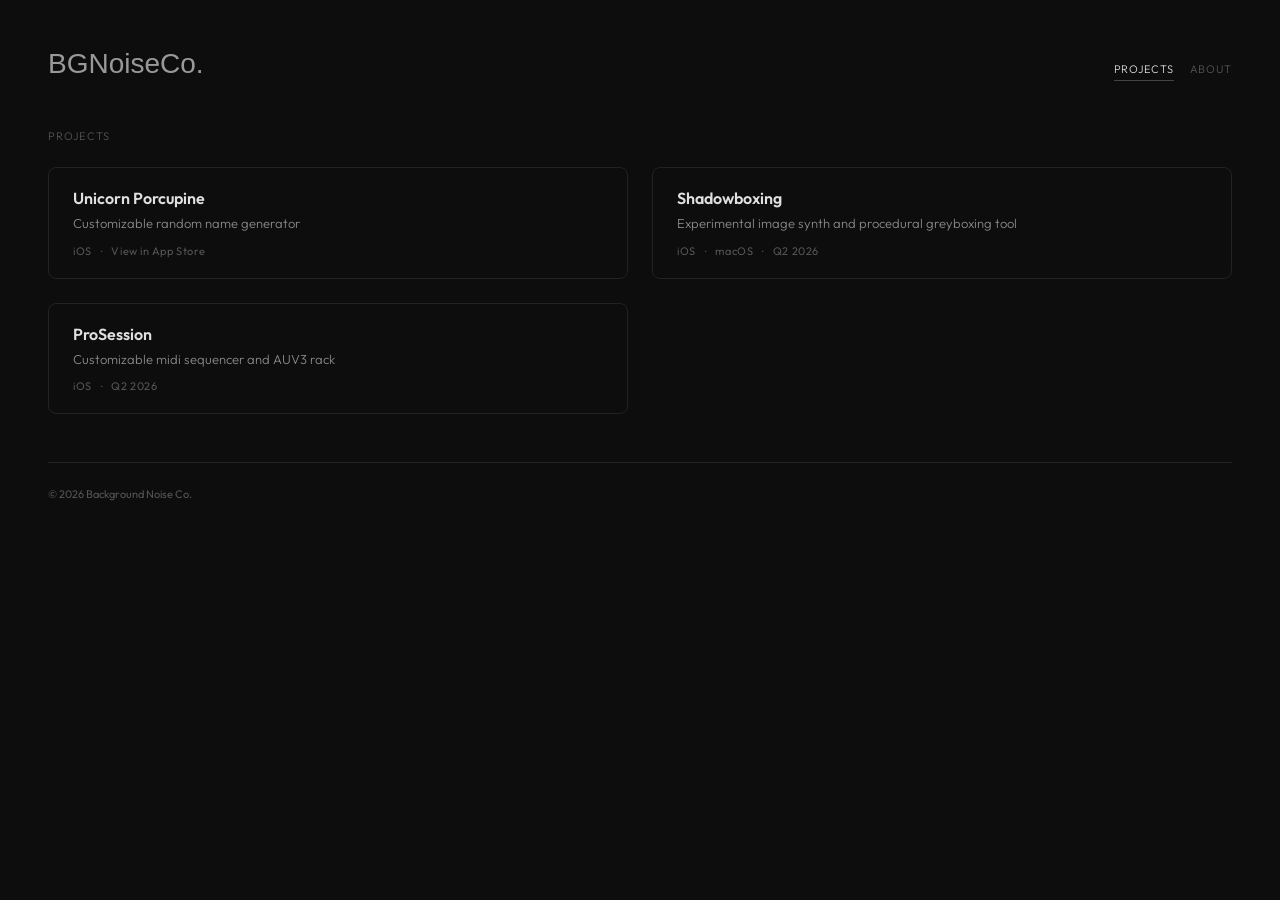
==== alt.html @ ffd71290 "Unify project titles to Outfit, restyle ProSESSION, shrink logo - Remove custom fonts from project t" ====
<!DOCTYPE html>
<html lang="en">
<head>
  <meta charset="UTF-8">
  <meta name="viewport" content="width=device-width, initial-scale=1.0">
  <title>Background Noise Co.</title>
  <link rel="preconnect" href="https://fonts.googleapis.com">
  <link rel="preconnect" href="https://fonts.gstatic.com" crossorigin>
  <link href="https://fonts.googleapis.com/css2?family=Cormorant+Garamond:ital,wght@0,300;0,400;0,500;1,300;1,400;1,500&family=Outfit:wght@300;400;600;700&family=Tac+One&display=swap" rel="stylesheet">
  <style>
    @font-face {
      font-family: 'WC Mano Negra';
      src: url('fonts/WCManoNegraBta.otf') format('opentype');
      font-weight: 400;
    }
    @font-face {
      font-family: 'WC Mano Negra';
      src: url('fonts/WCManoNegraBoldBta.otf') format('opentype');
      font-weight: 700;
    }
    @font-face {
      font-family: 'Great Lakes';
      src: url('fonts/GREALN__-webfont.woff') format('woff');
      font-weight: 400;
    }
    @font-face {
      font-family: 'Distortion';
      src: url('fonts/distortion-of-the-brain-and-mind.regular.ttf') format('truetype');
      font-weight: 400;
    }
    @font-face {
      font-family: 'Blue Sakura';
      src: url('fonts/bluesakura/BlueSakura.otf') format('opentype');
      font-weight: 400;
    }
    @font-face {
      font-family: 'Sekaiwo';
      src: url('fonts/sekaiwo/Sekaiwo-Regular.otf') format('opentype');
      font-weight: 400;
    }

    * { margin: 0; padding: 0; box-sizing: border-box; }

    body {
      background: #0d0d0d;
      color: #e0e0e0;
      font-family: "Outfit", sans-serif;
      padding: 48px;
      -webkit-font-smoothing: antialiased;
    }

    /* --- Header --- */

    .header {
      display: flex;
      justify-content: space-between;
      align-items: baseline;
      margin-bottom: 48px;
    }

    .logo {
      font-family: 'Distortion', sans-serif;
      font-size: 28px;
      color: #999;
    }

    .nav {
      display: flex;
      gap: 16px;
    }

    .nav a {
      font-size: 11px;
      font-weight: 300;
      color: #555;
      text-decoration: none;
      text-transform: uppercase;
      letter-spacing: 0.08em;
      padding: 4px 0;
      border-bottom: 1px solid transparent;
      transition: color 0.2s, border-color 0.2s;
      cursor: pointer;
    }

    .nav a:hover {
      color: #999;
    }

    .nav a.active {
      color: #e0e0e0;
      border-bottom-color: #444;
    }

    /* --- Section label --- */

    .section-label {
      font-size: 11px;
      font-weight: 300;
      color: #555;
      text-transform: uppercase;
      letter-spacing: 0.1em;
      margin-bottom: 24px;
    }

    /* --- Project grid --- */

    .grid {
      display: grid;
      grid-template-columns: 1fr 1fr;
      gap: 24px;
      margin-bottom: 48px;
    }

    .card {
      border: 1px solid #222;
      border-radius: 8px;
      overflow: hidden;
      cursor: pointer;
      transition: border-color 0.2s;
    }

    .card:hover {
      border-color: #444;
    }

    .card .details {
      padding: 20px 24px;
    }

    .card .title {
      font-size: 16px;
      font-weight: 600;
      color: #e0e0e0;
      margin-bottom: 6px;
    }

    .card .title .great-lakes-font {
      font-family: 'Great Lakes', sans-serif;
      font-weight: 400;
    }

    .card .title .logo-font {
      font-family: 'Distortion', sans-serif;
      font-weight: 400;
      font-size: 1.3em;
    }

    .card .title .title-accent {
      font-family: "Blue Sakura", sans-serif;
      font-weight: 400;
      font-style: italic;
      font-size: 1.4em;
      vertical-align: -0.3em;
      line-height: 0;
      margin-left: -0.1em;
    }

    .card .desc {
      font-size: 13px;
      font-weight: 300;
      color: #888;
      line-height: 1.5;
      margin-bottom: 10px;
    }

    .card .meta {
      font-size: 11px;
      color: #555;
      letter-spacing: 0.05em;
    }

    .card .meta a {
      color: #555;
      text-decoration: none;
      transition: color 0.2s;
    }

    .card .meta a:hover {
      color: #e0e0e0;
    }

    /* --- About panel --- */

    .about-panel {
      border: 1px solid #222;
      border-radius: 8px;
      padding: 32px;
      margin-bottom: 48px;
    }

    .about-panel p {
      font-size: 14px;
      font-weight: 300;
      line-height: 1.8;
      color: #e0e0e0;
    }

    .about-panel .contact-row {
      display: flex;
      gap: 24px;
      margin-top: 20px;
      padding-top: 16px;
      border-top: 1px solid #222;
    }

    .about-panel .contact-row a {
      font-size: 12px;
      font-weight: 300;
      color: #555;
      text-decoration: none;
      transition: color 0.2s;
    }

    .about-panel .contact-row a:hover {
      color: #e0e0e0;
    }

    /* --- View transitions --- */

    .view {
      transition: opacity 0.3s ease, transform 0.3s ease;
    }

    .view.fading-out {
      opacity: 0;
      transform: translateY(20px);
    }

    .view.fading-in {
      opacity: 0;
      transform: translateY(-20px);
    }

    /* --- Footer --- */

    footer {
      padding-top: 24px;
      border-top: 1px solid #222;
    }

    footer p {
      font-size: 11px;
      color: #555;
    }

    /* --- Mobile --- */

    @media (max-width: 600px) {
      body {
        padding: 24px 16px;
      }

      .grid {
        grid-template-columns: 1fr;
        gap: 16px;
      }
    }
  </style>
</head>
<body>

  <div class="header">
    <div class="logo">BGNoiseCo.</div>
    <div class="nav">
      <a class="active" data-view="projects">Projects</a>
      <a data-view="about">About</a>
    </div>
  </div>

  <div id="projects-view" class="view">
    <div class="section-label">Projects</div>
    <div class="grid">

      <div class="card">
        <div class="details">
          <div class="title">Unicorn Porcupine</div>
          <div class="desc">Customizable random name generator</div>
          <div class="meta">iOS &ensp;&middot;&ensp; <a href="https://apps.apple.com/il/app/unicorn-porcupine/id6760215589" target="_blank" rel="noopener">View in App Store</a></div>
        </div>
      </div>

      <div class="card">
        <div class="details">
          <div class="title">Shadowboxing</div>
          <div class="desc">Experimental image synth and procedural greyboxing tool</div>
          <div class="meta">iOS &ensp;&middot;&ensp; macOS &ensp;&middot;&ensp; Q2 2026</div>
        </div>
      </div>

      <div class="card">
        <div class="details">
          <div class="title">ProSession</div>
          <div class="desc">Customizable midi sequencer and AUV3 rack</div>
          <div class="meta">iOS &ensp;&middot;&ensp; Q2 2026</div>
        </div>
      </div>

    </div>
  </div>

  <div id="about-view" class="view" style="display: none;">
    <div class="section-label">About</div>
    <div class="about-panel visible">
    <p>Background Noise Co. is a small studio<br>designing creative tools.</p>
    <br>
    <p>Est. 2025 &ensp;&middot;&ensp; Based in NC</p>
    <div class="contact-row">
      <a class="email" data-a="YWE=" data-b="YmFja2dyb3VuZG5vaXNlY28uY29t"></a>
      <a href="https://instagram.com/bgnoiseco" target="_blank" rel="noopener">@bgnoiseco</a>
    </div>
    </div>
  </div>

  <footer>
    <p>&copy; 2026 Background Noise Co.</p>
  </footer>

  <script>
    // Nav toggle with animation
    const navLinks = document.querySelectorAll('.nav a');
    const projectsView = document.getElementById('projects-view');
    const aboutView = document.getElementById('about-view');
    let transitioning = false;

    function switchView(from, to) {
      if (transitioning) return;
      transitioning = true;

      // Fade out current
      from.classList.add('fading-out');
      from.addEventListener('transitionend', function handler(ev) {
        if (ev.propertyName !== 'opacity') return;
        from.removeEventListener('transitionend', handler);

        from.style.display = 'none';
        from.classList.remove('fading-out');

        // Prep incoming offscreen
        to.classList.add('fading-in');
        to.style.display = '';

        // Trigger fade in
        requestAnimationFrame(() => {
          requestAnimationFrame(() => {
            to.classList.remove('fading-in');
            to.addEventListener('transitionend', function handler2(ev2) {
              if (ev2.propertyName !== 'opacity') return;
              to.removeEventListener('transitionend', handler2);
              transitioning = false;
            });
          });
        });
      });
    }

    navLinks.forEach(link => {
      link.addEventListener('click', () => {
        const view = link.dataset.view;
        const current = view === 'projects' ? aboutView : projectsView;
        const next = view === 'projects' ? projectsView : aboutView;
        if (current.style.display === 'none') return;

        navLinks.forEach(l => l.classList.remove('active'));
        link.classList.add('active');
        switchView(current, next);
      });
    });

    // Email decode
    const emailEl = document.querySelector('.email');
    const addr = atob(emailEl.dataset.a) + '@' + atob(emailEl.dataset.b);
    emailEl.href = 'mailto:' + addr;
    emailEl.textContent = addr;
  </script>

</body>
</html>
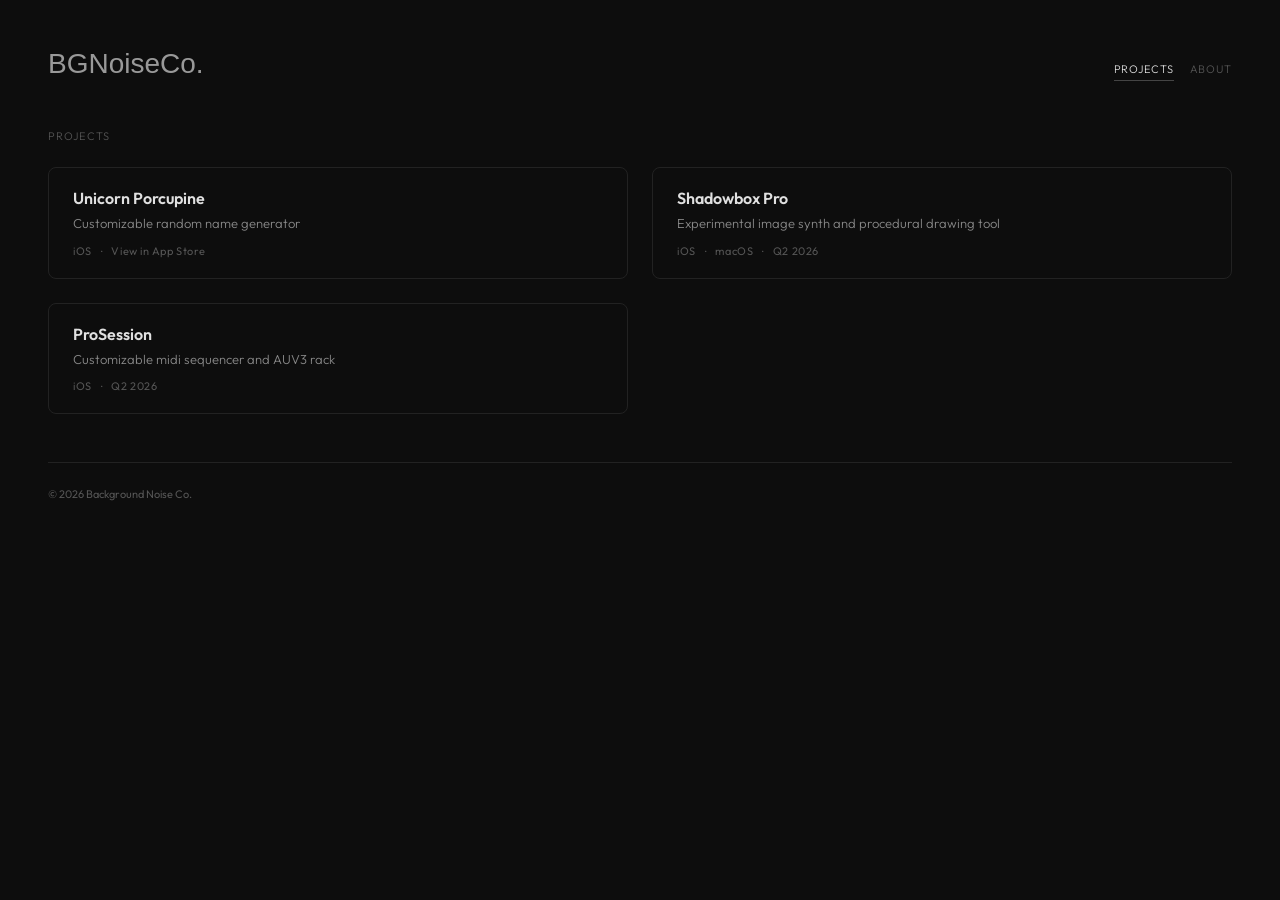
==== commit 269b2ae4: "Rename Shadowboxing to Shadowbox Pro and update description Co-Authored-By: Claude Opus 4.6 (1M cont" ====
--- a/alt.html
+++ b/alt.html
@@ -281,8 +281,8 @@
 
       <div class="card">
         <div class="details">
-          <div class="title">Shadowboxing</div>
-          <div class="desc">Experimental image synth and procedural greyboxing tool</div>
+          <div class="title">Shadowbox Pro</div>
+          <div class="desc">Experimental image synth and procedural drawing tool</div>
           <div class="meta">iOS &ensp;&middot;&ensp; macOS &ensp;&middot;&ensp; Q2 2026</div>
         </div>
       </div>
